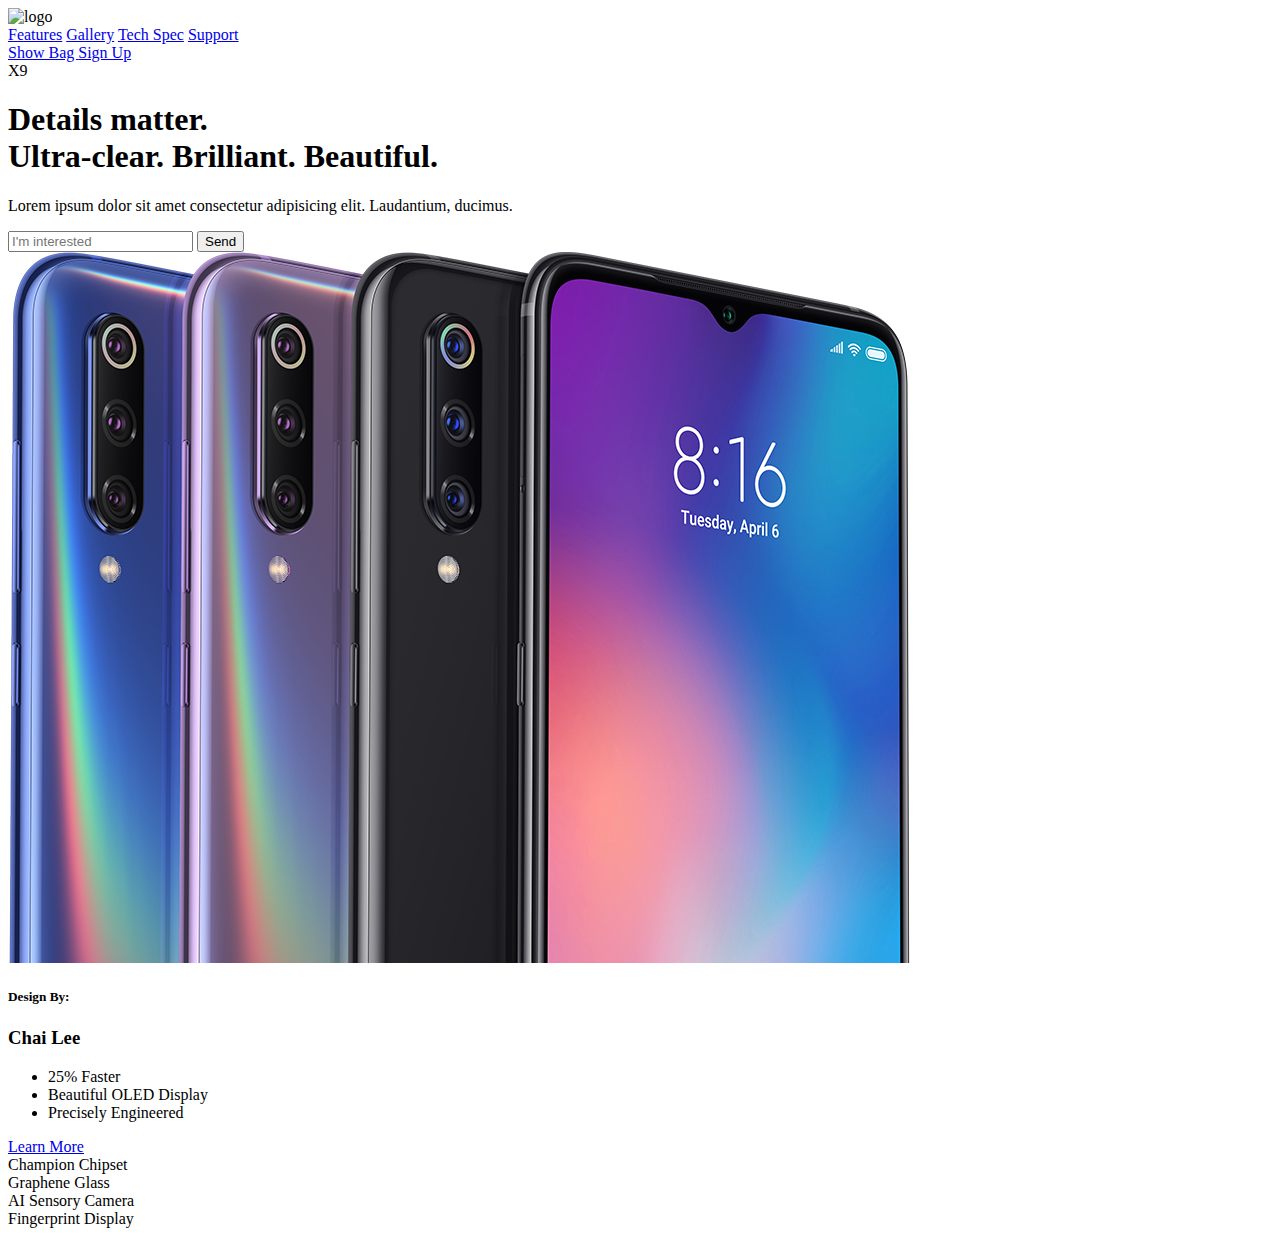
==== product-landing/index.html @ 7268c676 "First upload" ====
<!DOCTYPE html>
<html lang="en">
<head>
    <meta charset="UTF-8">
    <meta name="viewport" content="width=device-width, initial-scale=1.0">
    <meta http-equiv="X-UA-Compatible" content="ie=edge">
    <title>X9 Landing Page</title>
    <link rel="stylesheet" href="https://use.fontawesome.com/releases/v5.8.1/css/all.css" integrity="sha384-50oBUHEmvpQ+1lW4y57PTFmhCaXp0ML5d60M1M7uH2+nqUivzIebhndOJK28anvf" crossorigin="anonymous">
    <link rel="stylesheet" href="/css/main.css">
</head>
<body>

    <main>
        <section id="top-jumbo">

            <header>
                <div class="container-fluid">
                    <div class="logo">
                        <img src="http://www.eudata.com/wp-content/uploads/2018/10/ibm-watson.png" alt="logo">
                    </div>
                    <nav class="menu">
                        <a href="#">Features</a>
                        <a href="#">Gallery</a>
                        <a href="#">Tech Spec</a>
                        <a href="#">Support</a>
                    </nav>
                    <div class="header-buttons">
                        <a href="#" class="blue-btn box-shadow-default">Show Bag
                            <i class="fas fa-shopping-bag"></i>
                        </a>
                        <a href="#" class="orange-btn box-shadow-default">Sign Up</a>
                    </div>
                </div>
            </header>

            <div class="container">
                <div class="left-side">
                    <div class="large-number">
                        X9
                    </div>
                    <div class="info-container">
                        <h1>Details matter.<br>
                            Ultra-clear. Brilliant. Beautiful.
                        </h1>

                        <p>Lorem ipsum dolor sit amet consectetur adipisicing elit. Laudantium, ducimus.</p>

                        <form class="email-area">
                            <i class="fas fa-paper-plane"></i>
                            <input type="email" name="email" placeholder="I'm interested">
                            <button type="submit" name="button">Send</button>
                        </form>
                    </div>
                </div>
                <div class="right-side">
                    <img src="./imgs/head_hd.png" alt="phone">
                </div>
            </div>
        </section>

        <section id="design-by">
            <div class="container">
                <div class="design-container box-shadow-default">
                    <div class="info-section">
                        <h5>Design By:</h5>
                        <h3>Chai Lee</h3>
                        <ul class="info-list">
                            <li>
                                <span><i class="fas fa-rocket"></i></span>
                                25% Faster
                            </li>
                            <li>
                                <span><i class="fas fa-eye"></i></span>
                                Beautiful OLED Display
                            </li>
                            <li>
                                <span><i class="fas fa-drafting-compass"></i></span>
                                Precisely Engineered
                            </li>
                        </ul>
                        <a href="#">Learn More</a>
                    </div>
                    <div class="icons-section">
                        <div class="refresh-circle">
                            <i class="fas fa-redo-alt"></i>
                        </div>
                        <div class="icon-box">
                            <span><i class="fas fa-microchip"></i></span>
                            <div class="title">
                                Champion Chipset
                            </div>
                            <span><i class="fab fa-sketch"></i></span>
                            <div class="title">
                                Graphene Glass 
                            </div>
                            <span><i class="fas fa-camera"></i></span>
                            <div class="title">
                                AI Sensory Camera
                            </div>
                            <span><i class="fas fa-fingerprint"></i></span>
                            <div class="title">
                                Fingerprint Display
                            </div>
                        </div>
                    </div>
                </div>
            </div>
        </section>
    </main>
    
</body>
</html>
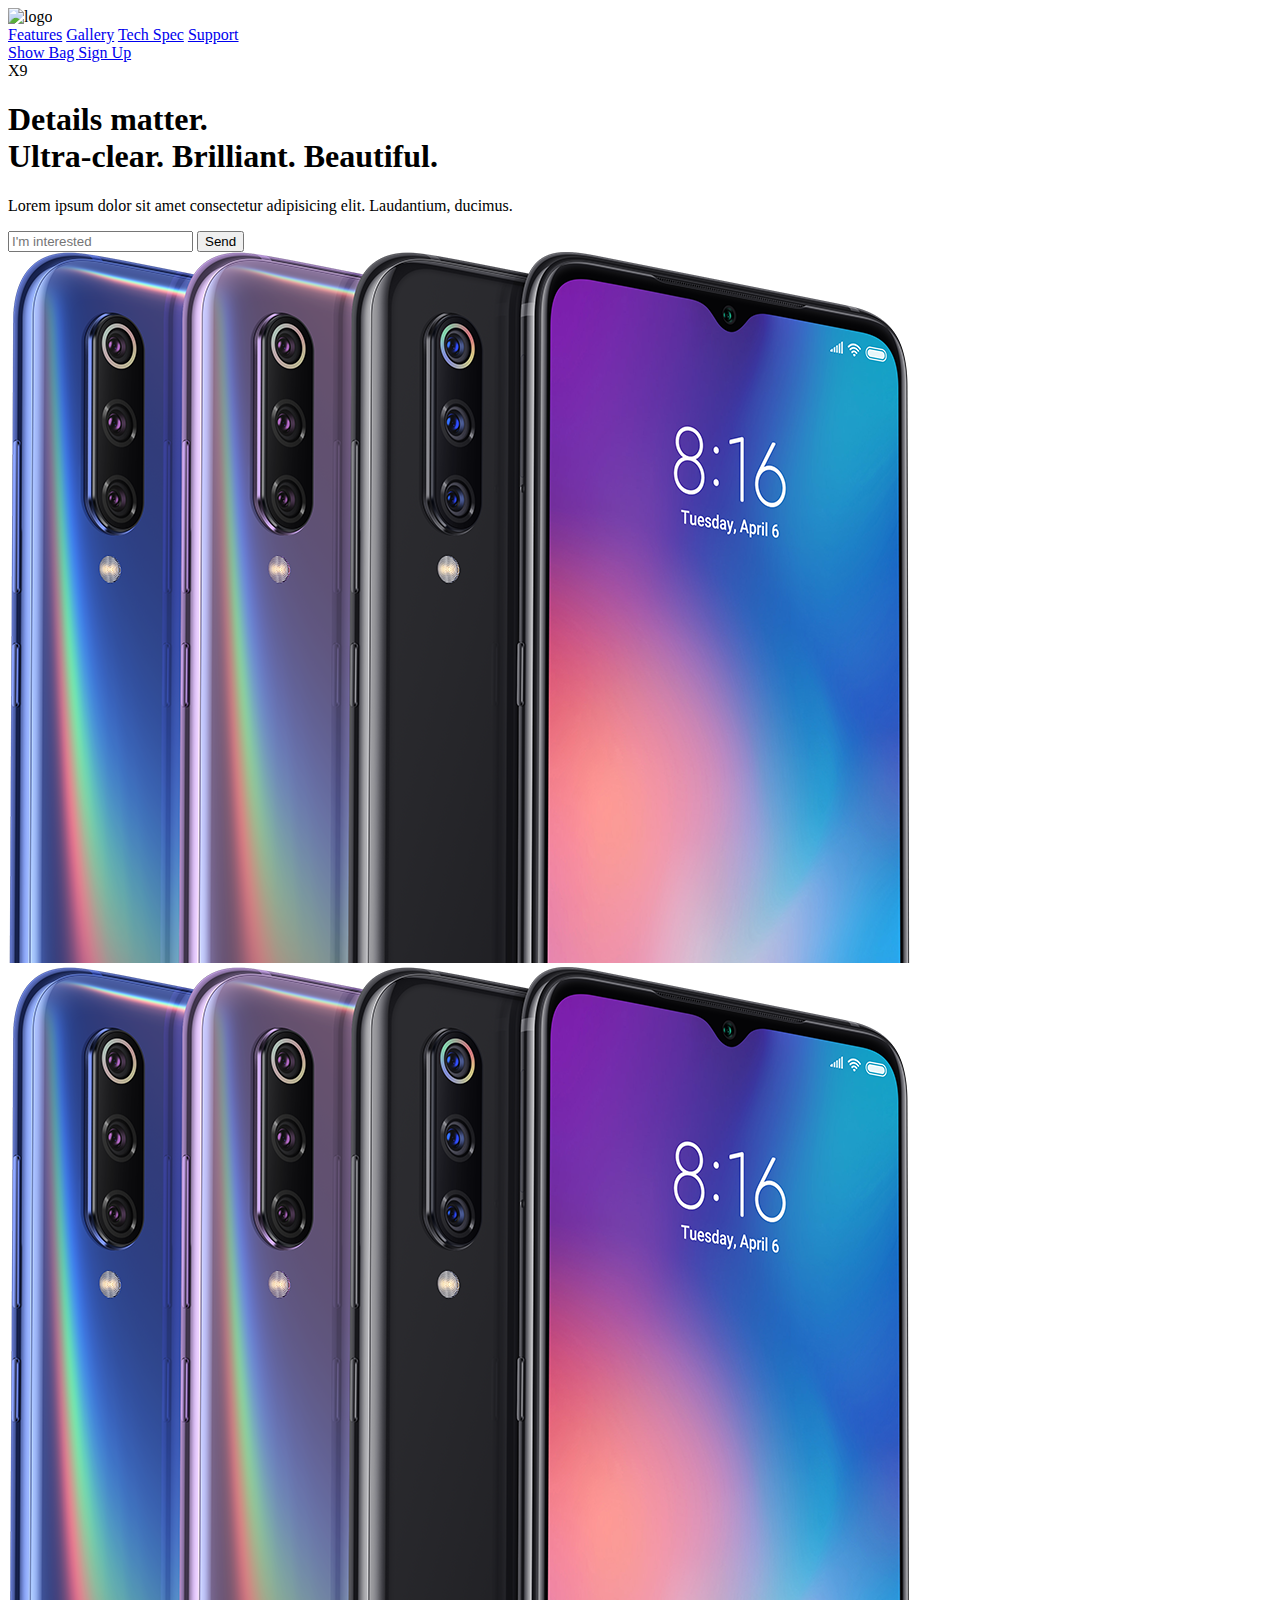
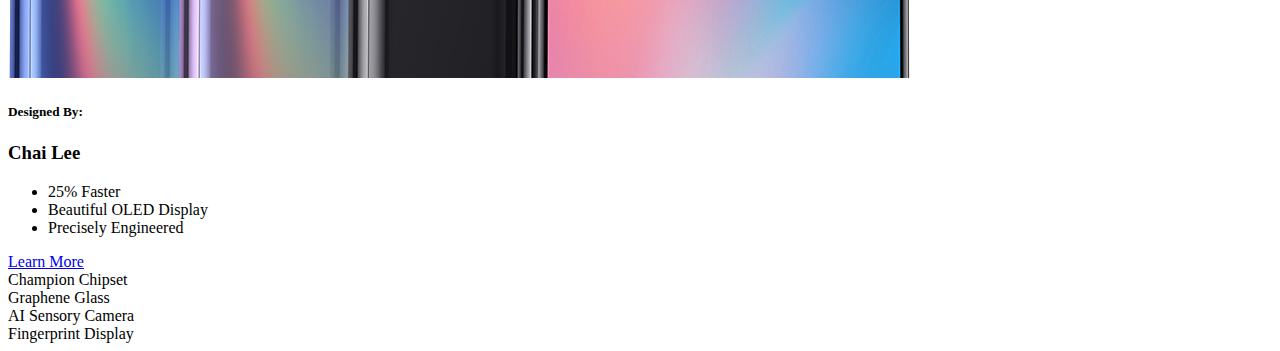
==== commit cbb0223c: "Add files via upload" ====
--- a/product-landing/index.html
+++ b/product-landing/index.html
@@ -62,24 +62,28 @@
             <div class="container">
                 <div class="design-container box-shadow-default">
                     <div class="info-section">
-                        <h5>Design By:</h5>
-                        <h3>Chai Lee</h3>
-                        <ul class="info-list">
-                            <li>
-                                <span><i class="fas fa-rocket"></i></span>
-                                25% Faster
-                            </li>
-                            <li>
-                                <span><i class="fas fa-eye"></i></span>
-                                Beautiful OLED Display
-                            </li>
-                            <li>
-                                <span><i class="fas fa-drafting-compass"></i></span>
-                                Precisely Engineered
-                            </li>
-                        </ul>
-                        <a href="#">Learn More</a>
+                        <div class="bg-container">
+                            <img src="./imgs/head_hd.png" class="bg-image">
+                            <h5>Designed By:</h5>
+                            <h3>Chai Lee</h3>
+                            <ul class="info-list">
+                                <li>
+                                    <span><i class="fas fa-rocket"></i></span>
+                                    25% Faster
+                                </li>
+                                <li>
+                                    <span><i class="fas fa-eye"></i></span>
+                                    Beautiful OLED Display
+                                </li>
+                                <li>
+                                    <span><i class="fas fa-drafting-compass"></i></span>
+                                    Precisely Engineered
+                                </li>
+                            </ul>
+                            <a href="#" class="white-btn box-shadow-default">Learn More</a>
+                        </div>
                     </div>
+
                     <div class="icons-section">
                         <div class="refresh-circle">
                             <i class="fas fa-redo-alt"></i>
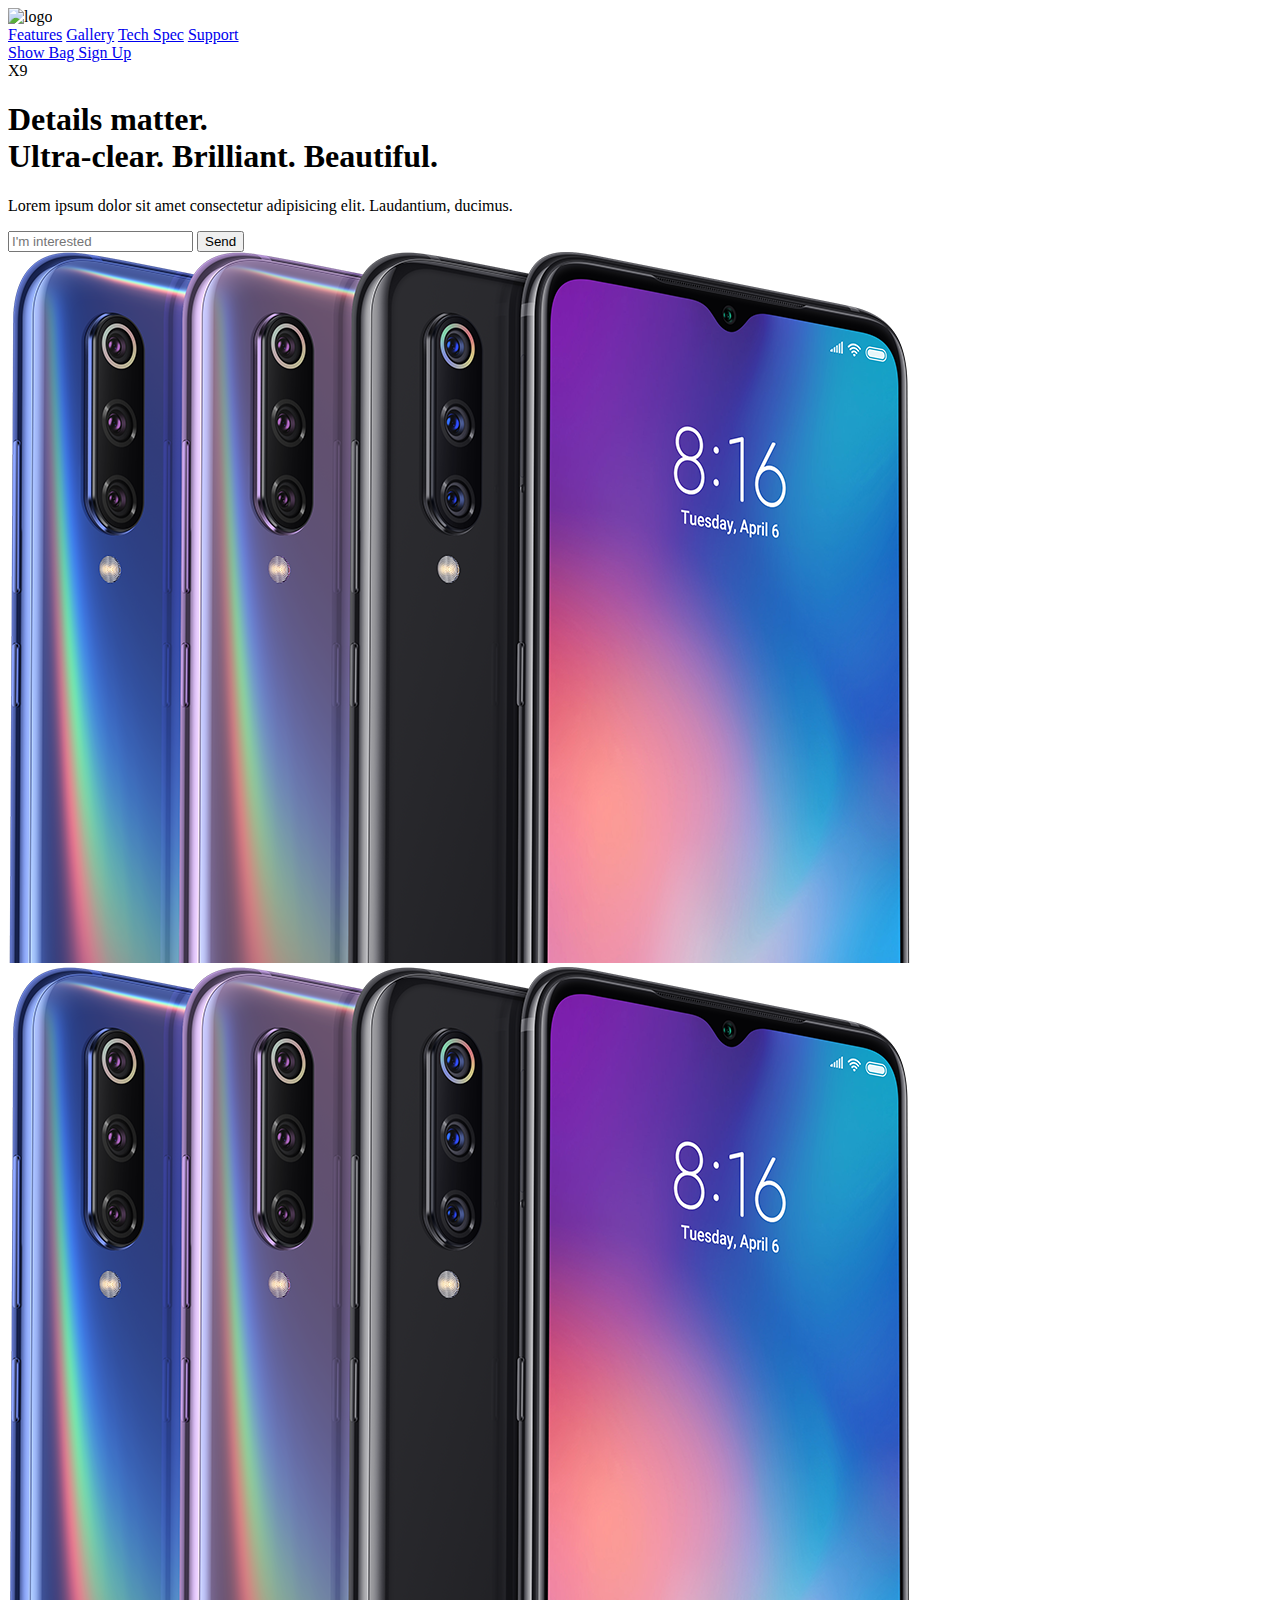
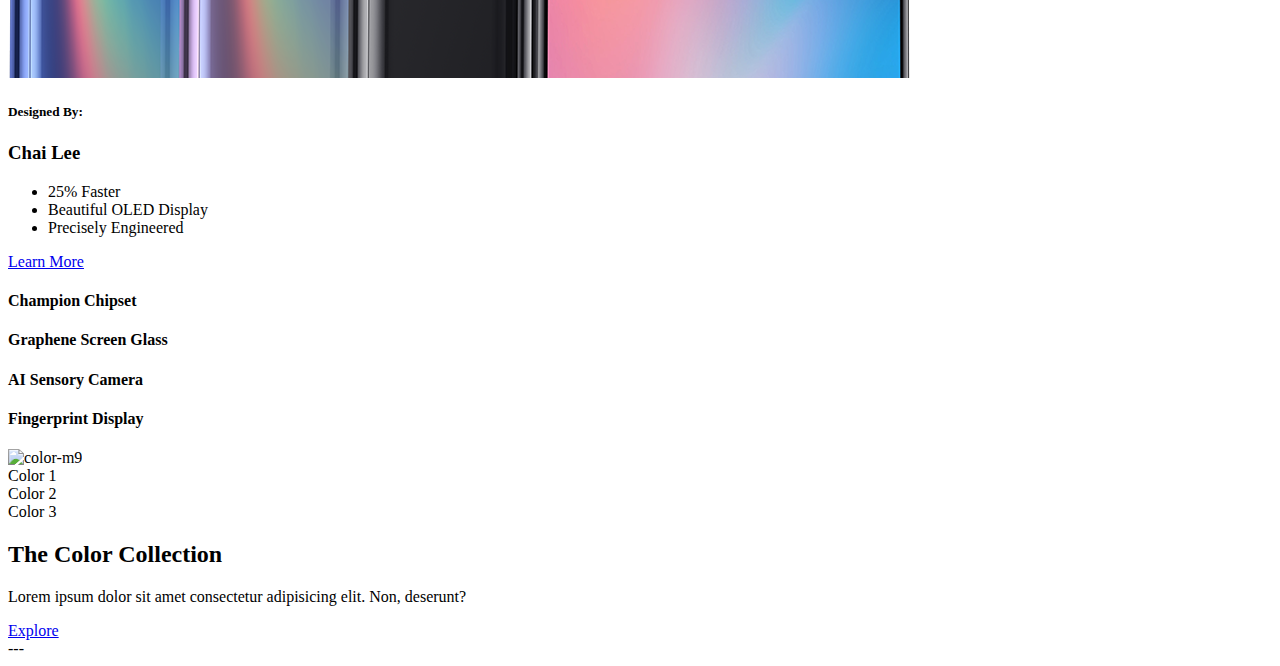
==== commit 63b7efee: "Add files via upload" ====
--- a/product-landing/index.html
+++ b/product-landing/index.html
@@ -86,25 +86,64 @@
 
                     <div class="icons-section">
                         <div class="refresh-circle">
-                            <i class="fas fa-redo-alt"></i>
+                            <i class="fas fa-sync-alt"></i>
                         </div>
                         <div class="icon-box">
+                            <div class="title">
                             <span><i class="fas fa-microchip"></i></span>
+                            <h4>Champion Chipset</h4>
+                            </div>
                             <div class="title">
-                                Champion Chipset
+                            <span><i class="fab fa-sketch"></i></span>
+                            <h4>Graphene Screen Glass</h4>
                             </div>
-                            <span><i class="fab fa-sketch"></i></span>
                             <div class="title">
-                                Graphene Glass 
+                            <span><i class="fas fa-camera"></i></span>
+                            <h4>AI Sensory Camera</h4>
                             </div>
-                            <span><i class="fas fa-camera"></i></span>
                             <div class="title">
-                                AI Sensory Camera
+                            <span><i class="fas fa-fingerprint"></i></span>
+                            <h4>Fingerprint Display</h4>
                             </div>
-                            <span><i class="fas fa-fingerprint"></i></span>
-                            <div class="title">
-                                Fingerprint Display
-                            </div>
+                        </div>
+                    </div>
+                </div>
+            </div>
+        </section>
+
+        <section id="color-collection">
+            <div class="container">
+                <div class="left-side">
+                    <img src="https://i01.appmifile.com/webfile/globalimg/products/pc/mi9/full_global.jpg" alt="color-m9">
+                </div>
+                <div class="right-side">
+                    <div class="swatch-area box-shadow-default">
+                        <div class="circle box-shadow-default">
+                            <span class="circle-info">Color 1</span>
+                        </div>
+                        <div class="circle box-shadow-default">
+                            <span class="circle-info">Color 2</span>
+                        </div>
+                        <div class="circle box-shadow-default">
+                            <span class="circle-info">Color 3</span>
+                        </div>
+                    </div>
+                    <div class="info-box box-shadow-default">
+                        <h2>
+                            <span class="orange">The</span>
+                            <span class="blue">Color</span>
+                            <span class="purple">Collection</span>
+                        </h2>
+                        <p>
+                            Lorem ipsum dolor sit amet consectetur adipisicing elit. Non, deserunt?
+                        </p>
+                        <a href="#">Explore</a>
+                        <div class="line">---</div>
+                    </div>
+
+                    <div class="color-slider">
+                        <div class="picker box-shadow-default">
+                            
                         </div>
                     </div>
                 </div>
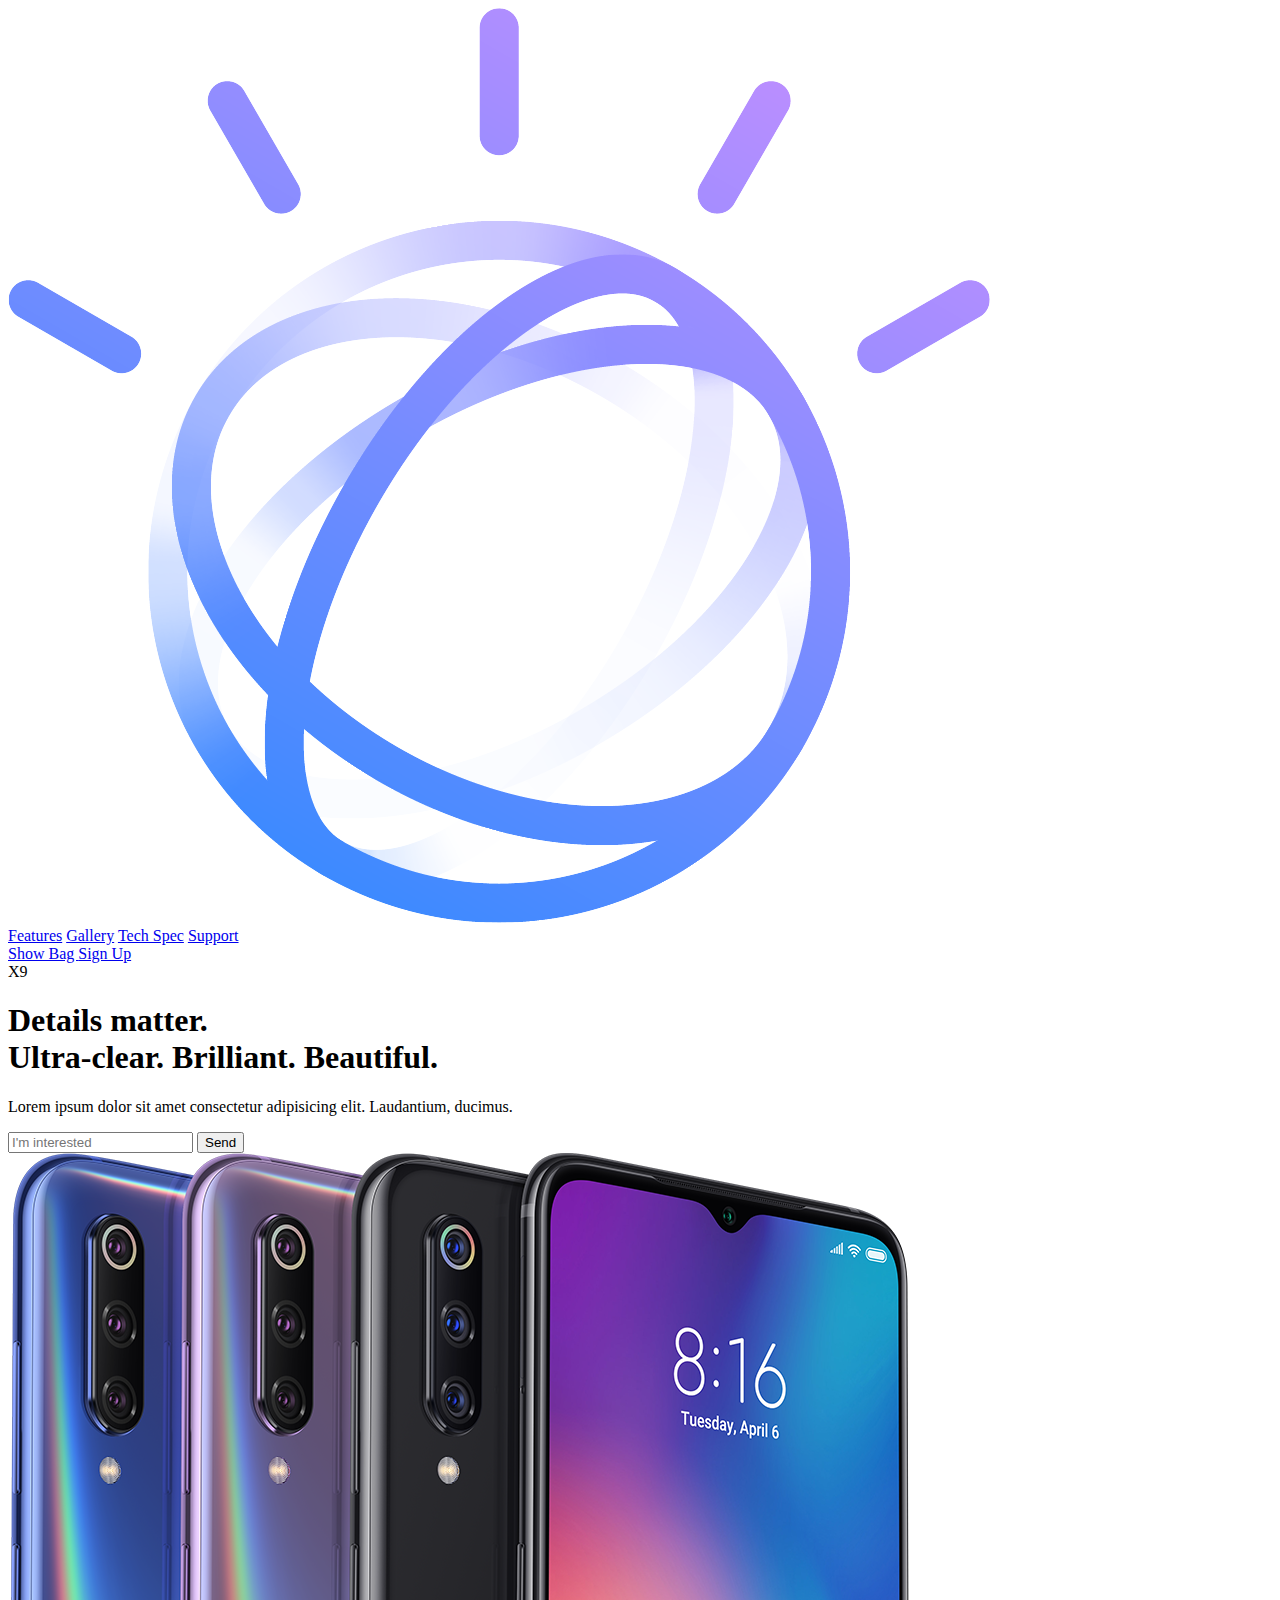
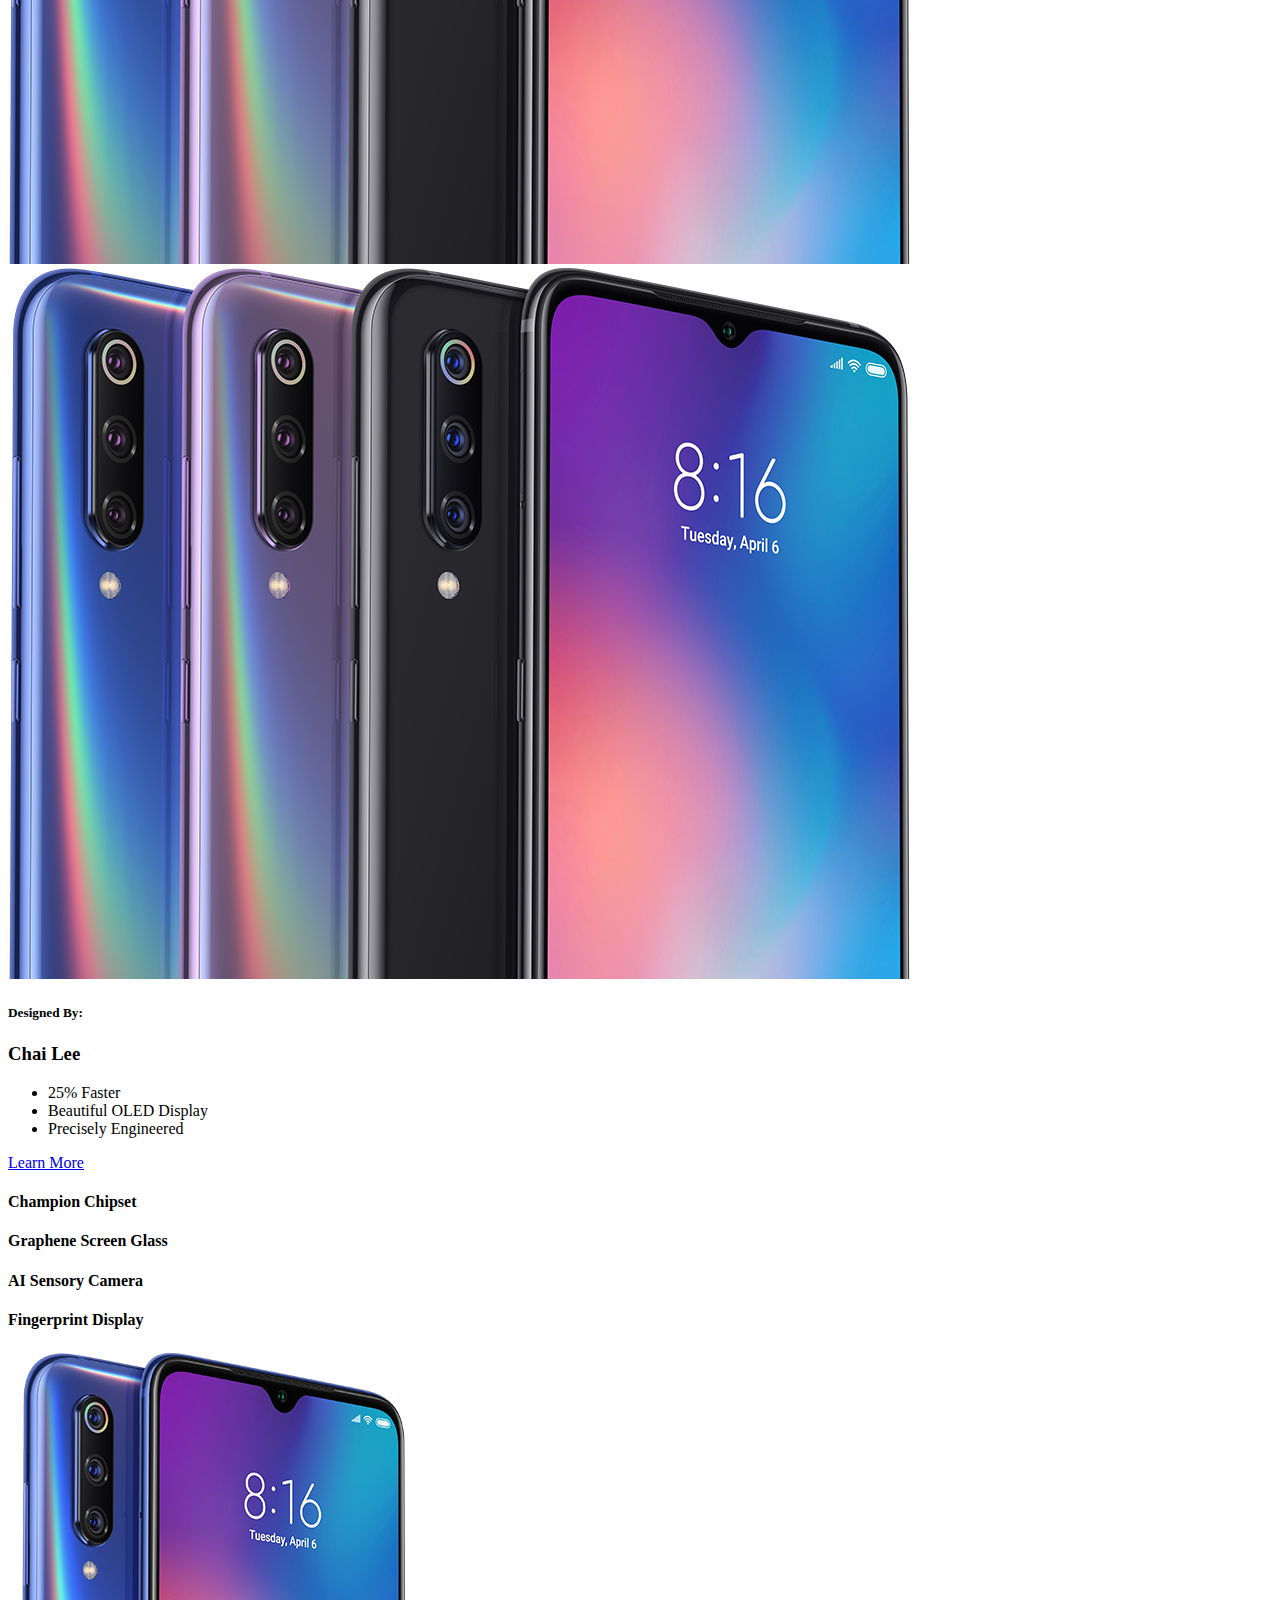
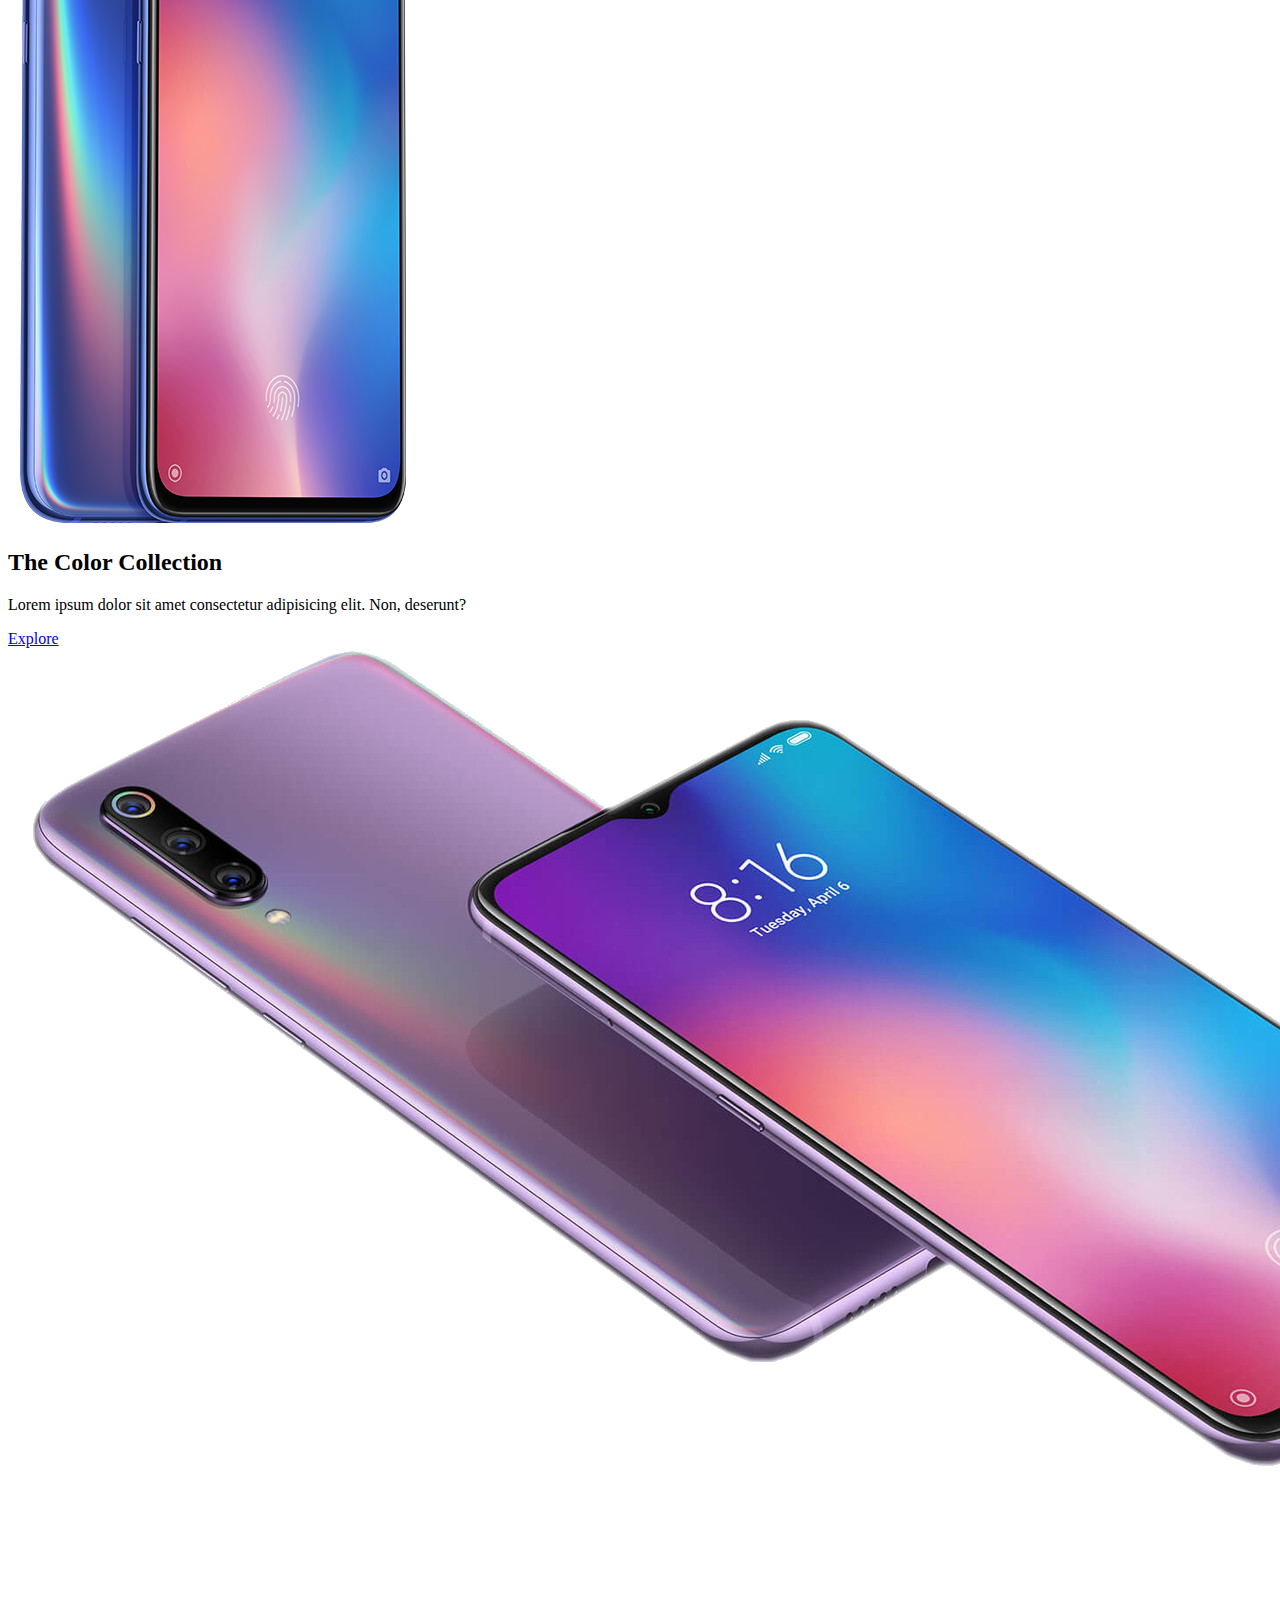
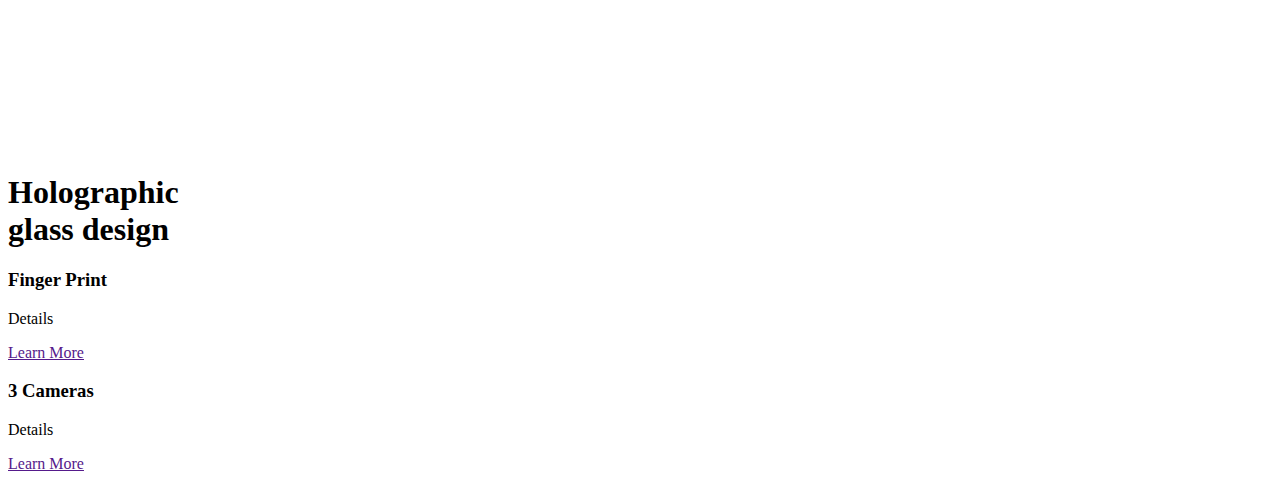
==== commit 1fd10c2e: "Add files via upload" ====
--- a/product-landing/index.html
+++ b/product-landing/index.html
@@ -16,7 +16,7 @@
             <header>
                 <div class="container-fluid">
                     <div class="logo">
-                        <img src="http://www.eudata.com/wp-content/uploads/2018/10/ibm-watson.png" alt="logo">
+                        <img src="./imgs/logo.png" alt="logo">
                     </div>
                     <nav class="menu">
                         <a href="#">Features</a>
@@ -114,41 +114,80 @@
         <section id="color-collection">
             <div class="container">
                 <div class="left-side">
-                    <img src="https://i01.appmifile.com/webfile/globalimg/products/pc/mi9/full_global.jpg" alt="color-m9">
+                        <!-- https://i01.appmifile.com/webfile/globalimg/products/pc/mi9/full_global.jpg -->
+                    <img src="./imgs/phone2.png" alt="color-m9">
                 </div>
                 <div class="right-side">
-                    <div class="swatch-area box-shadow-default">
-                        <div class="circle box-shadow-default">
-                            <span class="circle-info">Color 1</span>
+                    <div class="column-1">
+                        <div class="swatch-area box-shadow-around">
+                            <div class="circle circle-shadow-default">
+                            </div>
+                            <div class="circle circle-shadow-default">
+                            </div>
+                            <div class="circle circle-shadow-default">
+                            </div>
                         </div>
-                        <div class="circle box-shadow-default">
-                            <span class="circle-info">Color 2</span>
-                        </div>
-                        <div class="circle box-shadow-default">
-                            <span class="circle-info">Color 3</span>
+                        <div class="info-box box-shadow-around">
+                            <h2>
+                                <span class="orange">The</span>
+                                <span class="blue">Color</span>
+                                <span class="purple">Collection</span>
+                            </h2>
+                            <p>
+                                Lorem ipsum dolor sit amet consectetur adipisicing elit. Non, deserunt?
+                            </p>
+                            <a href="#">Explore</a>
+                            <div class="line"></div>
                         </div>
                     </div>
-                    <div class="info-box box-shadow-default">
-                        <h2>
-                            <span class="orange">The</span>
-                            <span class="blue">Color</span>
-                            <span class="purple">Collection</span>
-                        </h2>
-                        <p>
-                            Lorem ipsum dolor sit amet consectetur adipisicing elit. Non, deserunt?
-                        </p>
-                        <a href="#">Explore</a>
-                        <div class="line">---</div>
-                    </div>
-
-                    <div class="color-slider">
-                        <div class="picker box-shadow-default">
-                            
+                    <div class="column-2">
+                        <div class="color-slider box-shadow-around">
+                            <div class="picker circle-shadow-default">  
+                            </div>
                         </div>
                     </div>
                 </div>
             </div>
         </section>
+
+        <section id="blue-print">
+            <div class="container">
+                <div class="left-side">
+                    <img src="./imgs/full_global_transparent.png" alt="phone-photo">
+                </div>
+                <div class="right-side">
+                    <h1>Holographic<br> glass design</h1>
+
+                    <div class="info-box">
+                        <div class="column-1">
+                            <div class="icon-container">
+                                <i class="fas fa-fingerprint"></i>
+                            </div>
+                        </div>
+                        <div class="column-2">
+                            <h3>Finger Print</h3>
+                            <p>Details</p>
+                            <a href="">Learn More</a>
+                        </div>
+                    </div>
+
+                    <div class="info-box">
+                        <div class="column-1">
+                            <div class="icon-container">
+                                <i class="fas fa-camera"></i>
+                            </div>
+                        </div>
+                        <div class="column-2">
+                            <h3>3 Cameras</h3>
+                            <p>Details</p>
+                            <a href="">Learn More</a>
+                        </div>
+                    </div>
+
+                </div>
+            </div>
+
+        </section>
     </main>
     
 </body>
